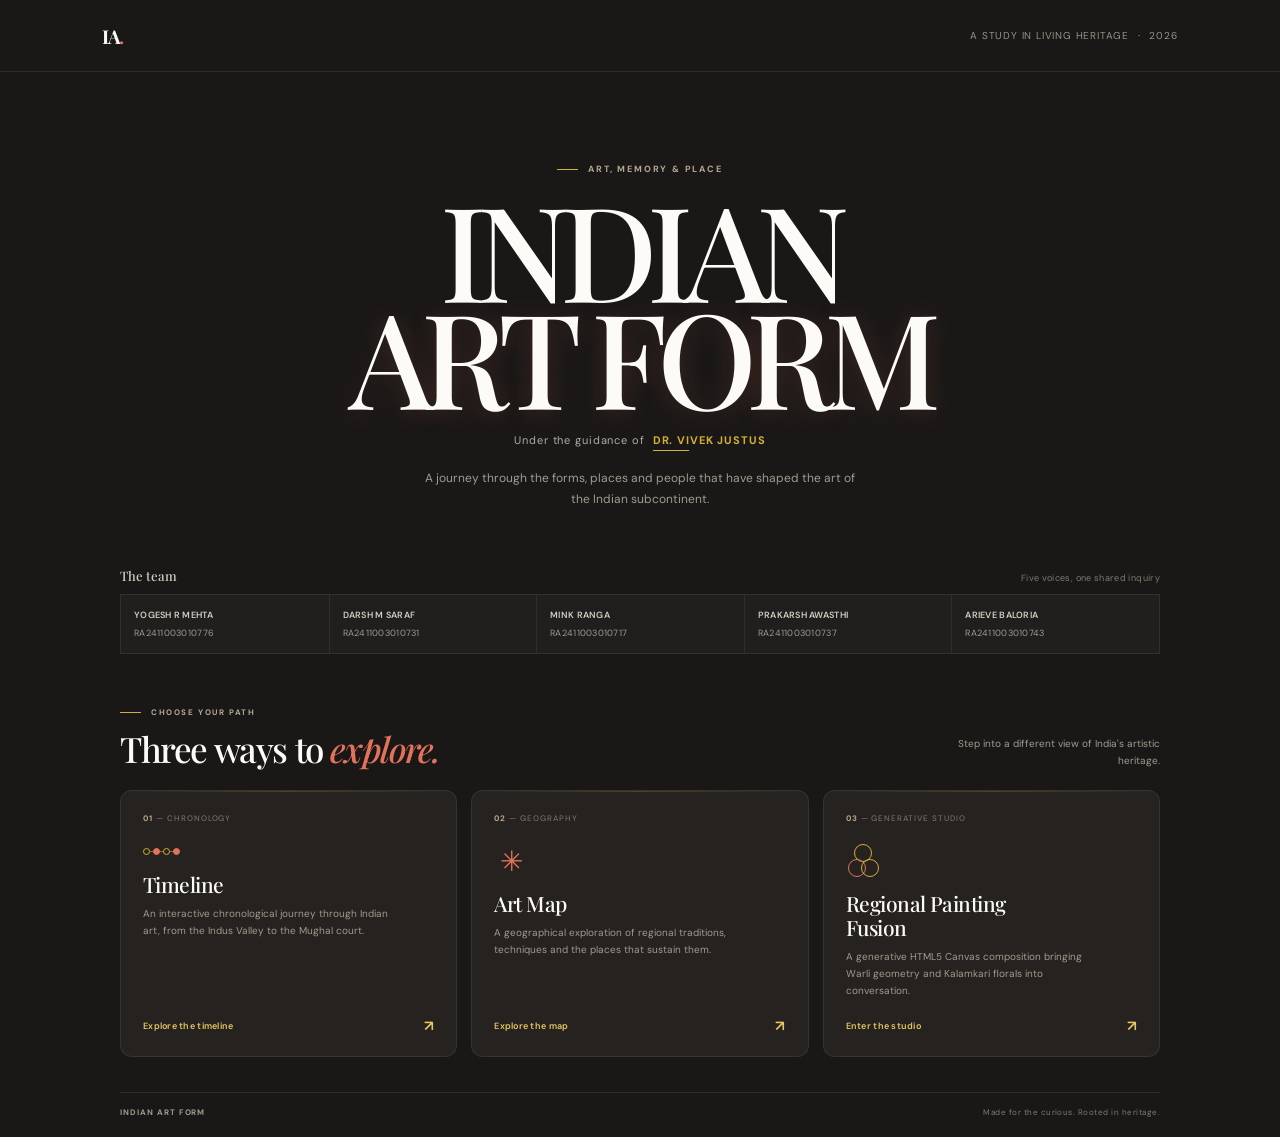
==== index.html @ 6723be61 "Indian art form" ====
<!doctype html>
<html lang="en">
<head>
  <meta charset="utf-8">
  <meta name="viewport" content="width=device-width, initial-scale=1">
  <meta name="theme-color" content="#1a1817">
  <meta name="description" content="Explore Indian art history through an interactive timeline, a regional art map and a generative painting studio.">
  <title>Indian Art Form — A Journey Through Art History</title>
  <link rel="preconnect" href="https://fonts.googleapis.com">
  <link rel="preconnect" href="https://fonts.gstatic.com" crossorigin>
  <link href="https://fonts.googleapis.com/css2?family=DM+Sans:wght@400;500;600;700&family=Playfair+Display:ital,wght@0,500;0,600;0,700;1,500&display=swap" rel="stylesheet">
  <link rel="stylesheet" href="index.css">
</head>
<body>
  <header class="portal-header">
    <a class="portal-mark" href="index.html" aria-label="Indian Art Form home">IA<span>.</span></a>
    <p class="portal-edition">A study in living heritage <span>·</span> 2026</p>
  </header>

  <main>
    <section class="hero" aria-labelledby="portal-title">
      <p class="eyebrow"><span></span> Art, memory &amp; place</p>
      <h1 id="portal-title">INDIAN<br><span>ART FORM</span></h1>
      <p class="mentor-attribution">Under the guidance of
        <a href="https://www.srmist.edu.in/faculty/dr-vivek-justus/" target="_blank" rel="noopener noreferrer">DR. VIVEK JUSTUS<span class="visually-hidden"> (opens in a new tab)</span></a>
      </p>
      <p class="hero-description">A journey through the forms, places and people that have shaped the art of the Indian subcontinent.</p>
    </section>

    <section class="team-section" aria-labelledby="team-title">
      <div class="section-label"><h2 id="team-title">The team</h2><span>Five voices, one shared inquiry</span></div>
      <ul class="team-list">
        <li><span class="member-name">YOGESH R MEHTA</span><span class="member-id">RA2411003010776</span></li>
        <li><span class="member-name">DARSH M SARAF</span><span class="member-id">RA2411003010731</span></li>
        <li><span class="member-name">MINK RANGA</span><span class="member-id">RA2411003010717</span></li>
        <li><span class="member-name">PRAKARSH AWASTHI</span><span class="member-id">RA2411003010737</span></li>
        <li><span class="member-name">ARIEVE BALORIA</span><span class="member-id">RA2411003010743</span></li>
      </ul>
    </section>

    <section class="projects-section" aria-labelledby="projects-title">
      <div class="projects-heading">
        <div><p class="eyebrow"><span></span> Choose your path</p><h2 id="projects-title">Three ways to <em>explore.</em></h2></div>
        <p>Step into a different view of India's artistic heritage.</p>
      </div>
      <div class="project-grid">
        <a class="project-card timeline-card" href="timeline.html">
          <span class="card-number">01 <span>— CHRONOLOGY</span></span>
          <span class="card-icon timeline-icon" aria-hidden="true"><span></span><span></span><span></span><span></span></span>
          <span class="card-title">Timeline</span>
          <span class="card-description">An interactive chronological journey through Indian art, from the Indus Valley to the Mughal court.</span>
          <span class="card-link">Explore the timeline <span aria-hidden="true">↗</span></span>
        </a>
        <a class="project-card map-card" href="map.html">
          <span class="card-number">02 <span>— GEOGRAPHY</span></span>
          <span class="card-icon map-icon" aria-hidden="true">✳</span>
          <span class="card-title">Art Map</span>
          <span class="card-description">A geographical exploration of regional traditions, techniques and the places that sustain them.</span>
          <span class="card-link">Explore the map <span aria-hidden="true">↗</span></span>
        </a>
        <a class="project-card fusion-card" href="fusion.html">
          <span class="card-number">03 <span>— GENERATIVE STUDIO</span></span>
          <span class="card-icon fusion-icon" aria-hidden="true"><span></span><span></span><span></span></span>
          <span class="card-title">Regional Painting<br>Fusion</span>
          <span class="card-description">A generative HTML5 Canvas composition bringing Warli geometry and Kalamkari florals into conversation.</span>
          <span class="card-link">Enter the studio <span aria-hidden="true">↗</span></span>
        </a>
      </div>
    </section>
  </main>

  <footer class="portal-footer"><span>INDIAN ART FORM</span><span>Made for the curious. Rooted in heritage.</span></footer>
</body>
</html>
---- index.css ----
:root {
  color-scheme: dark;
  --terracotta: #e2725b;
  --gold: #d4af37;
  --paper: #fdfbf7;
  --muted: #a29a8e;
  --serif: "Playfair Display", Georgia, serif;
  --sans: "DM Sans", "Segoe UI", sans-serif;
}

* { box-sizing: border-box; }
html { min-width: 320px; scroll-behavior: smooth; }
body { min-height: 100vh; margin: 0; background: #1a1817; color: var(--paper); font-family: var(--sans); -webkit-font-smoothing: antialiased; }
a { color: inherit; }
.portal-header { height: 72px; padding: 0 8%; display: flex; align-items: center; justify-content: space-between; border-bottom: 1px solid rgba(253, 251, 247, .08); }
.portal-mark { color: var(--paper); font-family: var(--serif); font-size: 19px; font-weight: 700; letter-spacing: -.08em; text-decoration: none; }
.portal-mark span { color: var(--terracotta); }
.portal-edition { margin: 0; color: #999186; font-size: 10px; letter-spacing: .08em; text-transform: uppercase; }
.portal-edition span { padding: 0 5px; color: var(--gold); }
.hero { padding: clamp(55px, 8vw, 91px) 20px 30px; text-align: center; }
.eyebrow { display: flex; align-items: center; justify-content: center; gap: 10px; margin: 0; color: #b4a895; font-size: 9px; font-weight: 700; letter-spacing: .2em; text-transform: uppercase; }
.eyebrow > span { width: 21px; height: 1px; background: var(--gold); }
.hero h1 { margin: 20px 0 0; font-family: var(--serif); font-size: clamp(56px, 11.5vw, 132px); font-weight: 500; letter-spacing: -.075em; line-height: .81; }
.hero h1 span { color: var(--paper); text-shadow: 0 2px 24px rgba(226, 114, 91, .18); }
.mentor-attribution { margin: 24px 0 0; color: #b3aa9e; font-size: 11px; letter-spacing: .08em; }
.mentor-attribution a { position: relative; display: inline-block; margin-left: 4px; padding: 0 0 4px; color: var(--gold); font-weight: 700; text-decoration: none; }
.mentor-attribution a::after { position: absolute; right: 0; bottom: 0; left: 0; height: 1px; background: var(--gold); content: ""; transform: scaleX(.32); transform-origin: left; transition: transform .35s cubic-bezier(.25, .46, .45, .94); }
.mentor-attribution a:hover::after, .mentor-attribution a:focus-visible::after { transform: scaleX(1); }
.hero-description { max-width: 440px; margin: 17px auto 0; color: #a29a8e; font-size: 12px; line-height: 1.8; }
.team-section, .projects-section { width: min(1040px, 84%); margin-right: auto; margin-left: auto; }
.team-section { margin-top: 26px; }
.section-label { display: flex; align-items: baseline; justify-content: space-between; margin-bottom: 10px; }
.section-label h2 { margin: 0; color: #d6cec2; font-family: var(--serif); font-size: 13px; font-weight: 500; }
.section-label > span { color: #817a70; font-size: 9px; letter-spacing: .04em; }
.team-list { display: grid; grid-template-columns: repeat(5, minmax(0, 1fr)); gap: 0; margin: 0; padding: 0; border: 1px solid rgba(255, 255, 255, .08); background: rgba(255, 255, 255, .03); backdrop-filter: blur(12px); list-style: none; }
.team-list li { display: flex; min-width: 0; flex-direction: column; justify-content: center; gap: 6px; padding: 14px 13px; }
.team-list li + li { border-left: 1px solid rgba(255, 255, 255, .07); }
.member-name, .member-id { font-family: "DM Sans", "Segoe UI", sans-serif; font-size: 9px; letter-spacing: .03em; white-space: nowrap; }
.member-name { color: #d4cdc2; font-weight: 600; }
.member-id { color: var(--muted); font-size: 9px; font-variant-numeric: tabular-nums; }
.projects-section { margin-top: 53px; }
.projects-heading { display: flex; align-items: end; justify-content: space-between; gap: 20px; margin-bottom: 18px; }
.projects-heading .eyebrow { justify-content: flex-start; font-size: 8px; }
.projects-heading h2 { margin: 8px 0 0; font-family: var(--serif); font-size: clamp(25px, 3.3vw, 35px); font-weight: 500; letter-spacing: -.04em; }
.projects-heading h2 em { color: var(--terracotta); font-weight: 500; }
.projects-heading > p { max-width: 215px; margin: 0 0 3px; color: #a29a8e; font-size: 10px; line-height: 1.7; text-align: right; }
.project-grid { display: grid; grid-template-columns: repeat(3, minmax(0, 1fr)); gap: 14px; }
.project-card { position: relative; display: flex; min-height: 250px; flex-direction: column; align-items: flex-start; padding: 22px 22px 20px; overflow: hidden; border: 1px solid rgba(255, 255, 255, .08); border-radius: 12px; background: #25221f; color: var(--paper); text-decoration: none; transition: all .4s cubic-bezier(.25, .46, .45, .94); }
.project-card::before { position: absolute; top: 0; right: 0; left: 0; height: 1px; background: linear-gradient(90deg, transparent, rgba(212, 175, 55, .28), transparent); content: ""; opacity: .8; }
.project-card:hover, .project-card:focus-visible { z-index: 1; border-color: rgba(226, 114, 91, .8); box-shadow: 0 20px 40px rgba(0, 0, 0, .4), 0 0 18px rgba(226, 114, 91, .12); transform: translateY(-8px); }
.project-card:focus-visible, .mentor-attribution a:focus-visible, .portal-mark:focus-visible { outline: 2px solid var(--gold); outline-offset: 4px; }
.card-number { color: #b8a78e; font-size: 8px; font-weight: 700; letter-spacing: .12em; }
.card-number span { color: #746d63; font-weight: 500; }
.card-icon { display: grid; width: 35px; height: 35px; place-items: center; margin-top: 20px; color: var(--gold); }
.timeline-icon { position: relative; grid-template-columns: repeat(4, 1fr); gap: 3px; width: 37px; height: 16px; }
.timeline-icon::before { position: absolute; top: 50%; right: 0; left: 0; height: 1px; background: rgba(212, 175, 55, .55); content: ""; }
.timeline-icon span { z-index: 1; width: 7px; height: 7px; border: 1px solid var(--gold); border-radius: 50%; background: #25221f; }
.timeline-icon span:nth-child(even) { background: var(--terracotta); border-color: var(--terracotta); }
.map-icon { color: var(--terracotta); font-size: 28px; }
.fusion-icon { position: relative; width: 35px; height: 35px; }
.fusion-icon span { position: absolute; width: 18px; height: 18px; border: 1px solid var(--terracotta); border-radius: 50%; }
.fusion-icon span:nth-child(1) { top: 1px; left: 8px; border-color: var(--gold); }
.fusion-icon span:nth-child(2) { bottom: 1px; left: 2px; }
.fusion-icon span:nth-child(3) { right: 2px; bottom: 1px; border-color: var(--gold); }
.card-title { margin-top: 13px; font-family: var(--serif); font-size: 21px; font-weight: 500; letter-spacing: -.025em; line-height: 1.15; }
.card-description { max-width: 260px; margin-top: 9px; color: #a29a8e; font-size: 10px; line-height: 1.7; }
.card-link { display: flex; align-items: center; justify-content: space-between; width: 100%; margin-top: auto; padding-top: 17px; color: #e7c762; font-size: 9px; font-weight: 600; letter-spacing: .03em; }
.card-link span { font-size: 15px; transition: transform .25s ease; }
.project-card:hover .card-link span, .project-card:focus-visible .card-link span { transform: translate(3px, -3px); }
.portal-footer { display: flex; justify-content: space-between; width: min(1040px, 84%); margin: 35px auto 0; padding: 14px 0 20px; border-top: 1px solid rgba(255, 255, 255, .08); color: #817a70; font-size: 8px; letter-spacing: .06em; }
.portal-footer span:first-child { color: #a29a8e; font-weight: 700; letter-spacing: .12em; }
.visually-hidden { position: absolute; width: 1px; height: 1px; padding: 0; margin: -1px; overflow: hidden; clip: rect(0, 0, 0, 0); white-space: nowrap; border: 0; }
@media (min-width: 1400px) {
  .hero { padding-top: 95px; }
  .team-section { margin-top: 30px; }
  .projects-section { margin-top: 58px; }
}
@media (max-width: 760px) {
  .portal-header { height: 62px; padding: 0 6%; }
  .hero { padding-top: 64px; }
  .team-section, .projects-section, .portal-footer { width: 88%; }
  .team-list { grid-template-columns: repeat(2, minmax(0, 1fr)); }
  .team-list li { padding: 12px; }
  .team-list li + li { border-left: 0; }
  .team-list li:nth-child(even) { border-left: 1px solid rgba(255, 255, 255, .07); }
  .team-list li:nth-child(n + 3) { border-top: 1px solid rgba(255, 255, 255, .07); }
  .team-list li:last-child { grid-column: 1 / -1; }
  .projects-section { margin-top: 42px; }
  .project-grid { grid-template-columns: 1fr; gap: 11px; }
  .project-card { min-height: 210px; padding: 20px; }
  .card-icon { margin-top: 14px; }
  .card-description { max-width: 430px; }
}
@media (max-width: 420px) {
  .portal-edition { font-size: 8px; }
  .hero { padding-right: 14px; padding-left: 14px; }
  .hero h1 { font-size: clamp(53px, 16vw, 68px); }
  .mentor-attribution { font-size: 9px; }
  .section-label > span { font-size: 8px; }
  .projects-heading { align-items: flex-start; flex-direction: column; gap: 8px; }
  .projects-heading > p { max-width: none; text-align: left; }
  .portal-footer { gap: 12px; font-size: 7px; }
}
@media (prefers-reduced-motion: reduce) {
  *, *::before, *::after { scroll-behavior: auto !important; transition-duration: .01ms !important; }
}
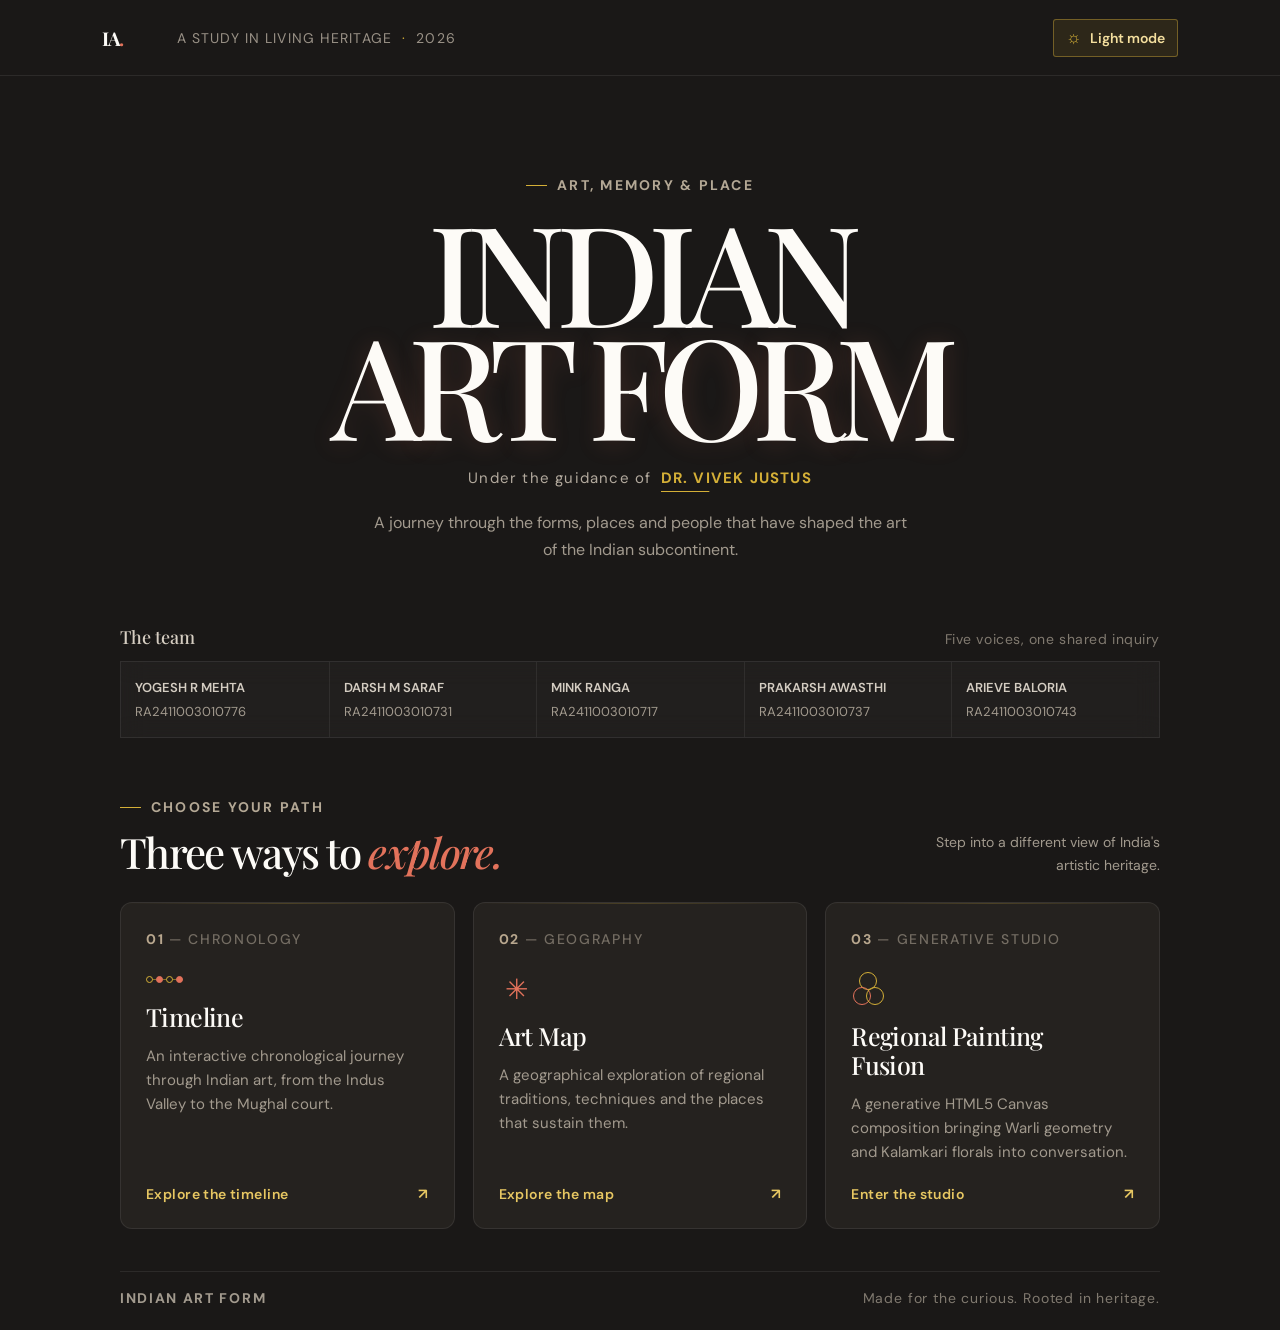
==== commit bb92e704: "new updates added" ====
--- a/index.html
+++ b/index.html
@@ -10,11 +10,18 @@
   <link rel="preconnect" href="https://fonts.gstatic.com" crossorigin>
   <link href="https://fonts.googleapis.com/css2?family=DM+Sans:wght@400;500;600;700&family=Playfair+Display:ital,wght@0,500;0,600;0,700;1,500&display=swap" rel="stylesheet">
   <link rel="stylesheet" href="index.css">
+  <script src="theme.js" defer></script>
 </head>
 <body>
   <header class="portal-header">
     <a class="portal-mark" href="index.html" aria-label="Indian Art Form home">IA<span>.</span></a>
     <p class="portal-edition">A study in living heritage <span>·</span> 2026</p>
+    <nav class="portal-nav" aria-label="Display settings">
+      <button class="theme-toggle" id="theme-toggle" type="button" aria-pressed="false" aria-label="Switch to light mode">
+        <span class="theme-toggle-icon" aria-hidden="true">☼</span>
+        <span id="theme-toggle-label">Light mode</span>
+      </button>
+    </nav>
   </header>
 
   <main>
--- a/index.css
+++ b/index.css
@@ -104,3 +104,139 @@
 @media (prefers-reduced-motion: reduce) {
   *, *::before, *::after { scroll-behavior: auto !important; transition-duration: .01ms !important; }
 }
+
+/* Readability scale */
+body { font-size: 16px; }
+.portal-header { min-height: 76px; }
+.portal-edition { font-size: 14px; }
+.hero { padding-top: clamp(62px, 8vw, 100px); }
+.hero h1 { font-size: clamp(64px, 11.5vw, 140px); }
+.eyebrow { font-size: 14px; letter-spacing: .16em; }
+.mentor-attribution { margin-top: 27px; font-size: 15px; }
+.hero-description { max-width: 540px; font-size: 16px; line-height: 1.7; }
+.team-section { margin-top: 32px; }
+.section-label { margin-bottom: 12px; }
+.section-label h2 { font-size: 18px; }
+.section-label > span { font-size: 14px; }
+.team-list li { gap: 7px; padding: 17px 14px; }
+.member-name { font-size: 13px; letter-spacing: 0; }
+.member-id { font-size: 13px; letter-spacing: 0; }
+.projects-section { margin-top: 60px; }
+.projects-heading { margin-bottom: 22px; }
+.projects-heading .eyebrow { font-size: 14px; }
+.projects-heading h2 { font-size: clamp(32px, 4vw, 42px); }
+.projects-heading > p { max-width: 270px; font-size: 14px; line-height: 1.65; }
+.project-grid { gap: 18px; }
+.project-card { min-height: 300px; padding: 27px 25px 24px; }
+.card-number { font-size: 14px; }
+.card-icon { margin-top: 23px; }
+.card-title { margin-top: 16px; font-size: 25px; }
+.card-description { max-width: 290px; margin-top: 12px; font-size: 15px; line-height: 1.6; }
+.card-link { padding-top: 20px; font-size: 14px; }
+.portal-footer { margin-top: 42px; padding: 17px 0 23px; font-size: 14px; }
+
+@media (max-width: 760px) {
+  .portal-header { min-height: 68px; }
+  .hero { padding-top: 62px; }
+  .team-list li { padding: 15px 13px; }
+  .projects-section { margin-top: 48px; }
+  .project-grid { gap: 14px; }
+  .project-card { min-height: 250px; padding: 23px; }
+  .card-description { max-width: 520px; }
+}
+
+@media (max-width: 420px) {
+  .portal-edition { font-size: 14px; }
+  .hero h1 { font-size: clamp(55px, 15vw, 68px); }
+  .mentor-attribution { font-size: 14px; }
+  .eyebrow { font-size: 14px; }
+  .section-label > span { font-size: 14px; }
+  .team-list li { padding: 13px 10px; }
+  .member-name { font-size: 13px; }
+  .member-id { font-size: 13px; }
+  .projects-heading > p { font-size: 14px; }
+  .project-card { min-height: 245px; padding: 20px; }
+  .portal-footer { gap: 12px; font-size: 14px; }
+}
+
+.portal-nav { display: flex; align-items: center; }
+.theme-toggle {
+  display: inline-flex;
+  min-height: 38px;
+  align-items: center;
+  justify-content: center;
+  gap: 8px;
+  padding: 0 12px;
+  border: 1px solid rgba(212, 175, 55, .42);
+  border-radius: 3px;
+  background: rgba(212, 175, 55, .1);
+  color: #f4df9e;
+  cursor: pointer;
+  font: 600 14px/1 var(--sans);
+  transition: border-color .2s ease, background .2s ease, color .2s ease;
+}
+.theme-toggle:hover { border-color: var(--gold); background: rgba(212, 175, 55, .19); }
+.theme-toggle:focus-visible { outline: 2px solid var(--gold); outline-offset: 3px; }
+.theme-toggle-icon { color: var(--gold); font-size: 17px; line-height: 1; }
+.light-mode {
+  color-scheme: light;
+  --paper: #211e1b;
+  --muted: #625c53;
+  background: #fdfbf7;
+  color: #211e1b;
+}
+.light-mode .portal-header,
+.light-mode .portal-footer { border-color: rgba(33, 30, 27, .14); }
+.light-mode .portal-mark,
+.light-mode .hero h1 span { color: #211e1b; }
+.light-mode .portal-edition,
+.light-mode .eyebrow,
+.light-mode .mentor-attribution,
+.light-mode .hero-description,
+.light-mode .section-label > span,
+.light-mode .projects-heading > p,
+.light-mode .card-description,
+.light-mode .portal-footer { color: #625c53; }
+.light-mode .section-label h2,
+.light-mode .member-name { color: #38332e; }
+.light-mode .member-id,
+.light-mode .portal-footer span:first-child { color: #71685e; }
+.light-mode .team-list {
+  border-color: rgba(33, 30, 27, .14);
+  background: rgba(33, 30, 27, .035);
+}
+.light-mode .team-list li + li,
+.light-mode .team-list li:nth-child(even) { border-color: rgba(33, 30, 27, .12); }
+.light-mode .project-card {
+  border-color: rgba(33, 30, 27, .12);
+  background: #f4efe7;
+  color: #211e1b;
+}
+.light-mode .project-card:hover,
+.light-mode .project-card:focus-visible {
+  border-color: rgba(226, 114, 91, .82);
+  box-shadow: 0 20px 40px rgba(54, 39, 27, .18), 0 0 18px rgba(226, 114, 91, .13);
+}
+.light-mode .card-number { color: #73634d; }
+.light-mode .card-number span { color: #756c61; }
+.light-mode .timeline-icon span { background: #f4efe7; }
+.light-mode .timeline-icon span:nth-child(even) { background: var(--terracotta); }
+.light-mode .theme-toggle {
+  background: rgba(212, 175, 55, .12);
+  color: #65501d;
+}
+.portal-nav { margin-left: auto; }
+.portal-edition { margin-right: auto; margin-left: 30px; }
+.portal-header { gap: 24px; }
+@media (max-width: 760px) {
+  .portal-header { gap: 14px; }
+  .portal-edition { margin-left: auto; }
+  .portal-nav { margin-left: 0; }
+  .portal-nav .theme-toggle { min-height: 36px; padding: 0 9px; }
+}
+@media (max-width: 420px) {
+  .portal-header { gap: 8px; padding-right: 4%; padding-left: 4%; }
+  .portal-edition { font-size: 11px; letter-spacing: .04em; }
+  .portal-nav #theme-toggle-label { display: none; }
+  .portal-nav .theme-toggle { width: 38px; padding: 0; }
+}
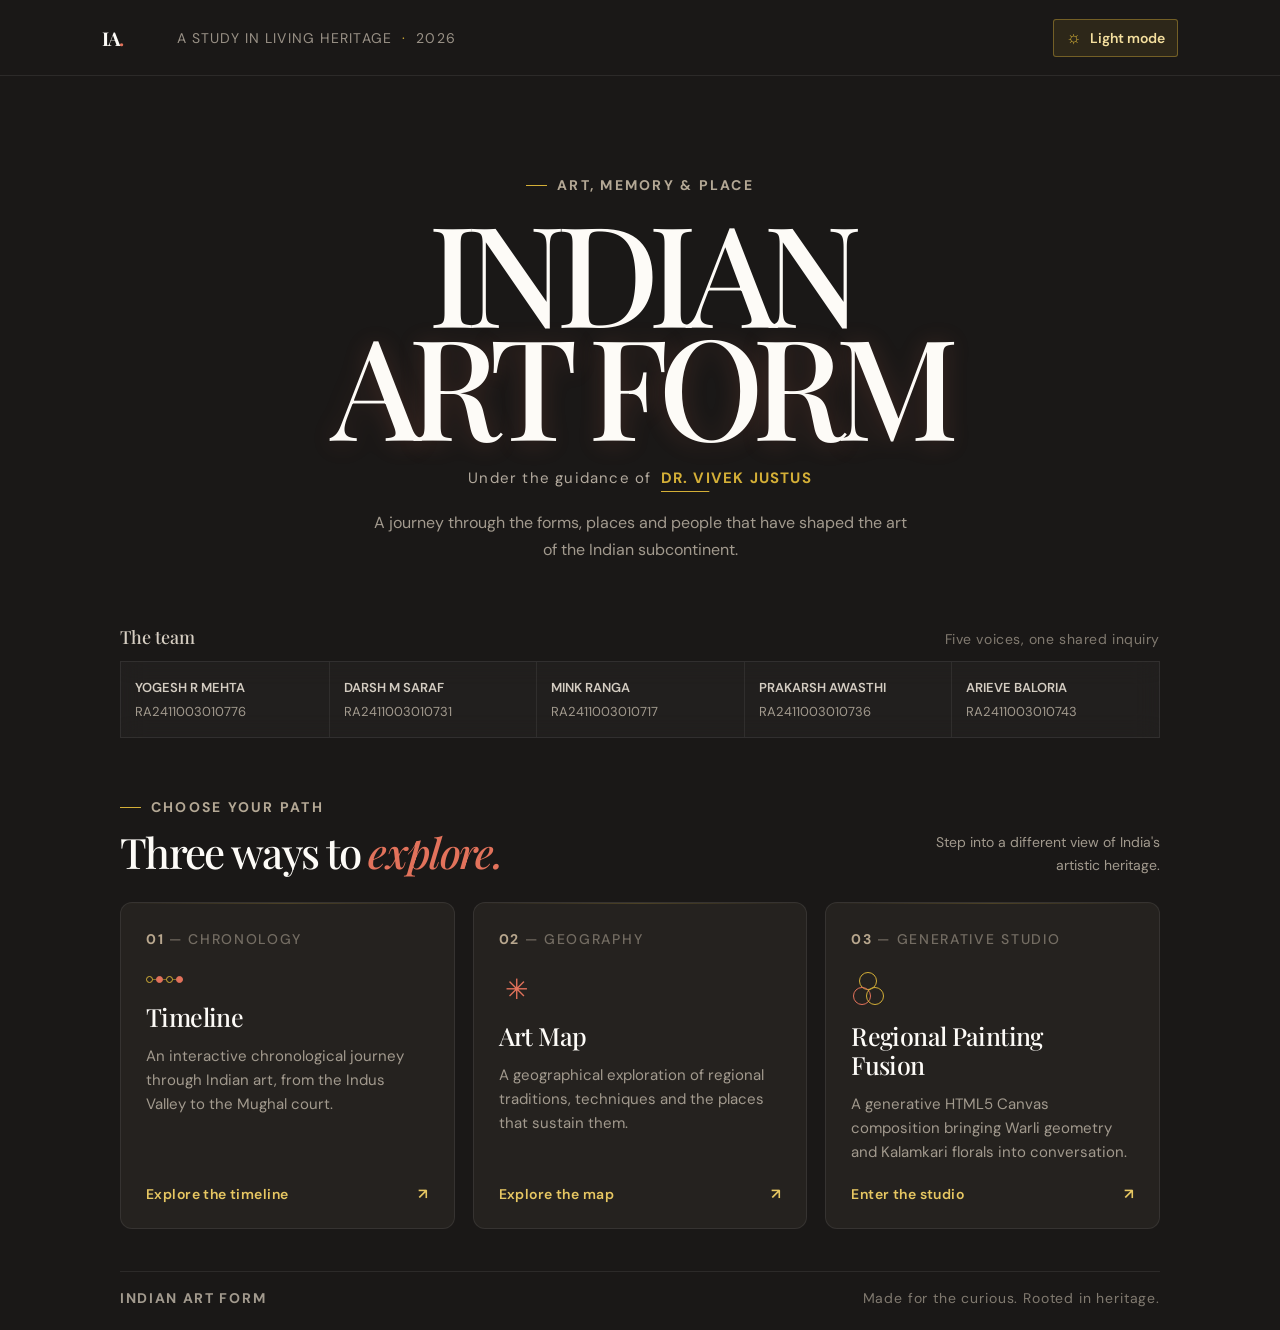
==== commit 64441ca9: "hawasthi roll number changed" ====
--- a/index.html
+++ b/index.html
@@ -40,7 +40,7 @@
         <li><span class="member-name">YOGESH R MEHTA</span><span class="member-id">RA2411003010776</span></li>
         <li><span class="member-name">DARSH M SARAF</span><span class="member-id">RA2411003010731</span></li>
         <li><span class="member-name">MINK RANGA</span><span class="member-id">RA2411003010717</span></li>
-        <li><span class="member-name">PRAKARSH AWASTHI</span><span class="member-id">RA2411003010737</span></li>
+        <li><span class="member-name">PRAKARSH AWASTHI</span><span class="member-id">RA2411003010736</span></li>
         <li><span class="member-name">ARIEVE BALORIA</span><span class="member-id">RA2411003010743</span></li>
       </ul>
     </section>
